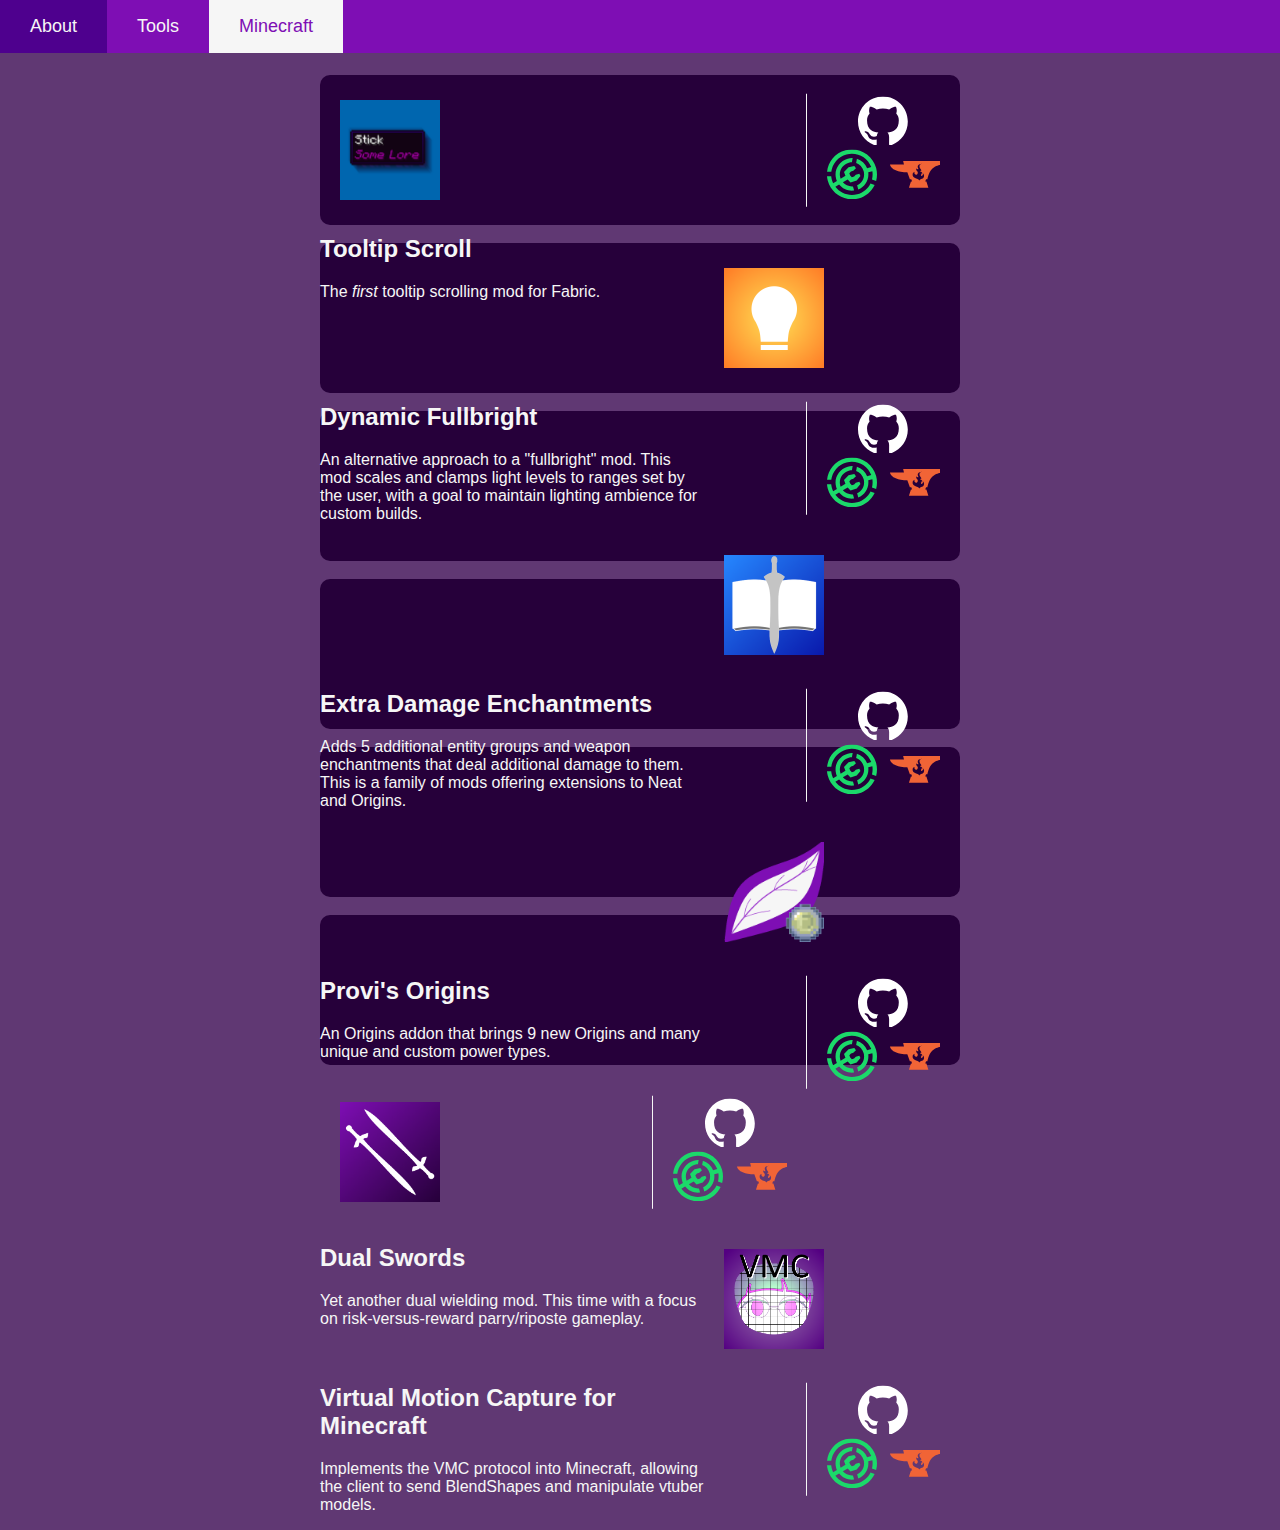
==== modding.html @ 216f8a31 "Initial commit." ====
<!DOCTYPE html>
<html>
    <head>
        <title>Provi</title>
        <link rel="stylesheet" href="stylesheets/styles.css">
        <link rel="icon" type="image/x-icon" href="assets/favicon.ico">
    </head>
    <body>
        <div class="toolbar">
            <a href="./index.html">About</a>
            <a href="./tools.html">Tools</a>
            <a class="activePage" href="./modding.html">Minecraft</a>
        </div>

        <div class="content">
            <div class="contentItem">
                <img src="assets/ModIcons/TooltipScroll.png" class="contentIcon">
                <div class="download">
                    <a href="https://github.com/Provismet/Tooltip-Scroll-Fabric"><img src="assets/github-mark-white.svg"></a>
                    <br>
                    <a href="https://modrinth.com/mod/tooltip-scroll"><img src="assets/modrinth.svg"></a>&nbsp;&nbsp;
                    <a href="https://www.curseforge.com/minecraft/mc-mods/tooltip-scroll-fabric"><img src="assets/curseforge.svg"></a>
                </div>
                <div class="vDiv"></div>
                <div class="contentText">
                    <h2>Tooltip Scroll</h2>
                    <p>The <em>first</em> tooltip scrolling mod for Fabric.</p>
                </div>
            </div>
            <br>
            <div class="contentItem">
                <img src="assets/ModIcons/DynamicFullbright.png" class="contentIcon">
                <div class="download">
                    <a href="https://github.com/Provismet/Dynamic-Fullbright"><img src="assets/github-mark-white.svg"></a>
                    <br>
                    <a href="https://modrinth.com/mod/dynamic-fullbright"><img src="assets/modrinth.svg"></a>&nbsp;&nbsp;
                    <a href="https://www.curseforge.com/minecraft/mc-mods/dynamic-fullbright"><img src="assets/curseforge.svg"></a>
                </div>
                <div class="vDiv"></div>
                <div class="contentText">
                    <h2>Dynamic Fullbright</h2>
                    <p>An alternative approach to a "fullbright" mod. This mod scales and clamps light levels to ranges set by the user, with a goal to maintain lighting ambience for custom builds.</p>
                </div>
            </div>
            <br>
            <div class="contentItem">
                <img src="assets/ModIcons/ExtraDE.png" class="contentIcon">
                <div class="download">
                    <a href="https://github.com/Provismet/Extra-Damage-Enchantments"><img src="assets/github-mark-white.svg"></a>
                    <br>
                    <a href="https://modrinth.com/mod/extra-damage-enchantments"><img src="assets/modrinth.svg"></a>&nbsp;&nbsp;
                    <a href="https://www.curseforge.com/minecraft/mc-mods/extra-damage-enchantments"><img src="assets/curseforge.svg"></a>
                </div>
                <div class="vDiv"></div>
                <div class="contentText">
                    <h2>Extra Damage Enchantments</h2>
                    <p>Adds 5 additional entity groups and weapon enchantments that deal additional damage to them. This is a family of mods offering extensions to Neat and Origins.</p>
                </div>
            </div>
            <br>
            <div class="contentItem">
                <img src="assets/ModIcons/ProviOrigins.png" class="contentIcon">
                <div class="download">
                    <a href="https://github.com/Provismet/Provi-Origins"><img src="assets/github-mark-white.svg"></a>
                    <br>
                    <a href="https://modrinth.com/mod/provis-origins"><img src="assets/modrinth.svg"></a>&nbsp;&nbsp;
                    <a href="https://www.curseforge.com/minecraft/mc-mods/provis-origins"><img src="assets/curseforge.svg"></a>
                </div>
                <div class="vDiv"></div>
                <div class="contentText">
                    <h2>Provi's Origins</h2>
                    <p>An Origins addon that brings 9 new Origins and many unique and custom power types.</p>
                </div>
            </div>
            <br>
            <div class="contentItem">
                <img src="assets/ModIcons/DualSwords.png" class="contentIcon">
                <div class="download">
                    <a href="https://github.com/Provismet/Dual-Swords"><img src="assets/github-mark-white.svg"></a>
                    <br>
                    <a href="https://modrinth.com/mod/dual-swords"><img src="assets/modrinth.svg"></a>&nbsp;&nbsp;
                    <a href="https://www.curseforge.com/minecraft/mc-mods/dual-swords"><img src="assets/curseforge.svg"></a>
                </div>
                <div class="vDiv"></div>
                <div class="contentText">
                    <h2>Dual Swords</h2>
                    <p>Yet another dual wielding mod. This time with a focus on risk-versus-reward parry/riposte gameplay.</p>
                </div>
            </div>
            <br>
            <div class="contentItem">
                <img src="assets/ModIcons/VMCMC.png" class="contentIcon">
                <div class="download">
                    <a href="https://github.com/Provismet/VMC-MC"><img src="assets/github-mark-white.svg"></a>
                    <br>
                    <a href="https://modrinth.com/mod/virtual-motion-capture-for-minecraft"><img src="assets/modrinth.svg"></a>&nbsp;&nbsp;
                    <a href="https://www.curseforge.com/minecraft/mc-mods/vmc-mc"><img src="assets/curseforge.svg"></a>
                </div>
                <div class="vDiv"></div>
                <div class="contentText">
                    <h2>Virtual Motion Capture for Minecraft</h2>
                    <p>Implements the VMC protocol into Minecraft, allowing the client to send BlendShapes and manipulate vtuber models.</p>
                </div>
            </div>
        </div>
    </body>
</html>
---- stylesheets/styles.css ----
.toolbar {
    text-align: center;
    width: 100%;
    background-color: #7E0EB4;
    overflow: hidden;
    position: fixed;
    top: 0;
    z-index: 1;
}

.toolbar a {
    float: left;
    font-size: large;
    font-family: 'Segoe UI', Tahoma, Geneva, Verdana, sans-serif;
    color: #F6F6F6;
    padding: 16px 30px;
    text-align: center;
    text-decoration: none;
}

.toolbar a:hover {
    background-color: #4E008E;
}

.toolbar a.activePage {
    background-color: #F6F6F6;
    color: #7E0EB4;
}

.avatar {
    border-radius: 50%;
    width: 200px;
}

.main {
    position: absolute;
    top: 50%; left: 50%;
    transform: translate(-50%, -80%);
    border-radius: 25px;
    padding: 25px 15px;
    width: 50vw;
    height: fit-content;
    margin: auto;
    font-family: 'Segoe UI', Tahoma, Geneva, Verdana, sans-serif;
    text-align: center;
    color: #F6F6F6;
    background-color: #26003A;
}

.main a {
    border-radius: 10px;
    padding: 10px 10px;
    background-color: #B565DB;
    text-decoration: none;
    text-align: center;
    color: #F6F6F6;
}

.main a:hover {
    background-color: #8335B5;
}

.content {
    padding: 25px 15px;
    width: 50vw;
    margin: auto;
    text-align: center;
    color: #F6F6F6;
    background-color: transparent;
    font-family: 'Segoe UI', Tahoma, Geneva, Verdana, sans-serif;
}

.contentItem {
    text-align: left;
    height: 150px;
    width: 100%;
    border-radius: 10px;
    background-color: #26003A;
}

.vDiv {
    height: 75%;
    width: 1px;
    float: right;
    background-color: #F6F6F6;
    position: relative;
    top: 50%;
    transform: translate(0, -50%);
}

.contentText {
    float: left;
    width: 60%;
}

.contentIcon {
    position: relative;
    top: 50%;
    transform: translate(0, -50%);
    width: 100px;
    padding: 20px;
    float: left;
}

.download {
    position: relative;
    padding: 20px;
    text-align: center;
    float: right;
    top: 50%;
    transform: translate(0, -50%);
}

.download img {
    width: 50px;
}

body {
    margin: 50px 0;
    padding: 0;
    background-color: #603873;
}
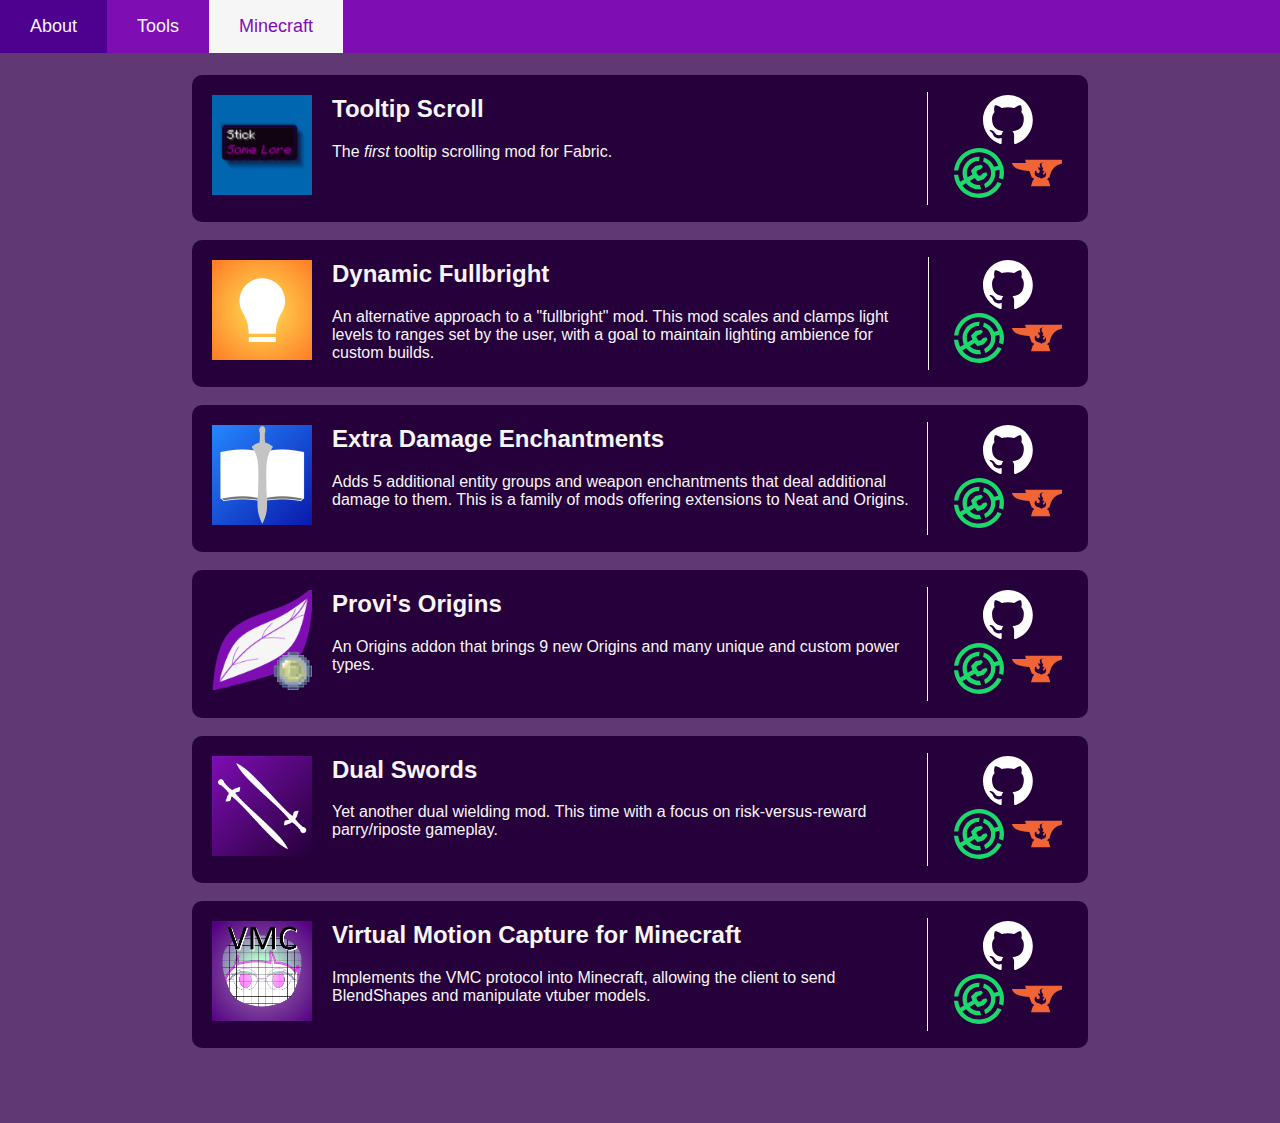
==== commit 66608bb9: "Try to make this look better on smaller screens." ====
--- a/modding.html
+++ b/modding.html
@@ -15,91 +15,91 @@
         <div class="content">
             <div class="contentItem">
                 <img src="assets/ModIcons/TooltipScroll.png" class="contentIcon">
-                <div class="download">
-                    <a href="https://github.com/Provismet/Tooltip-Scroll-Fabric"><img src="assets/github-mark-white.svg"></a>
-                    <br>
-                    <a href="https://modrinth.com/mod/tooltip-scroll"><img src="assets/modrinth.svg"></a>&nbsp;&nbsp;
-                    <a href="https://www.curseforge.com/minecraft/mc-mods/tooltip-scroll-fabric"><img src="assets/curseforge.svg"></a>
-                </div>
-                <div class="vDiv"></div>
                 <div class="contentText">
                     <h2>Tooltip Scroll</h2>
                     <p>The <em>first</em> tooltip scrolling mod for Fabric.</p>
+                </div>
+                <div class="vDiv"></div>
+                <div class="download">
+                    <a href="https://github.com/Provismet/Tooltip-Scroll-Fabric"><img src="assets/github-mark-white.svg"></a>
+                    <div class="rowBreak"></div>
+                    <a href="https://modrinth.com/mod/tooltip-scroll"><img src="assets/modrinth.svg"></a>&nbsp;&nbsp;
+                    <a href="https://www.curseforge.com/minecraft/mc-mods/tooltip-scroll-fabric"><img src="assets/curseforge.svg"></a>
                 </div>
             </div>
             <br>
             <div class="contentItem">
                 <img src="assets/ModIcons/DynamicFullbright.png" class="contentIcon">
-                <div class="download">
-                    <a href="https://github.com/Provismet/Dynamic-Fullbright"><img src="assets/github-mark-white.svg"></a>
-                    <br>
-                    <a href="https://modrinth.com/mod/dynamic-fullbright"><img src="assets/modrinth.svg"></a>&nbsp;&nbsp;
-                    <a href="https://www.curseforge.com/minecraft/mc-mods/dynamic-fullbright"><img src="assets/curseforge.svg"></a>
-                </div>
-                <div class="vDiv"></div>
                 <div class="contentText">
                     <h2>Dynamic Fullbright</h2>
                     <p>An alternative approach to a "fullbright" mod. This mod scales and clamps light levels to ranges set by the user, with a goal to maintain lighting ambience for custom builds.</p>
+                </div>
+                <div class="vDiv"></div>
+                <div class="download">
+                    <a href="https://github.com/Provismet/Dynamic-Fullbright"><img src="assets/github-mark-white.svg"></a>
+                    <div class="rowBreak"></div>
+                    <a href="https://modrinth.com/mod/dynamic-fullbright"><img src="assets/modrinth.svg"></a>&nbsp;&nbsp;
+                    <a href="https://www.curseforge.com/minecraft/mc-mods/dynamic-fullbright"><img src="assets/curseforge.svg"></a>
                 </div>
             </div>
             <br>
             <div class="contentItem">
                 <img src="assets/ModIcons/ExtraDE.png" class="contentIcon">
-                <div class="download">
-                    <a href="https://github.com/Provismet/Extra-Damage-Enchantments"><img src="assets/github-mark-white.svg"></a>
-                    <br>
-                    <a href="https://modrinth.com/mod/extra-damage-enchantments"><img src="assets/modrinth.svg"></a>&nbsp;&nbsp;
-                    <a href="https://www.curseforge.com/minecraft/mc-mods/extra-damage-enchantments"><img src="assets/curseforge.svg"></a>
-                </div>
-                <div class="vDiv"></div>
                 <div class="contentText">
                     <h2>Extra Damage Enchantments</h2>
                     <p>Adds 5 additional entity groups and weapon enchantments that deal additional damage to them. This is a family of mods offering extensions to Neat and Origins.</p>
+                </div>
+                <div class="vDiv"></div>
+                <div class="download">
+                    <a href="https://github.com/Provismet/Extra-Damage-Enchantments"><img src="assets/github-mark-white.svg"></a>
+                    <div class="rowBreak"></div>
+                    <a href="https://modrinth.com/mod/extra-damage-enchantments"><img src="assets/modrinth.svg"></a>&nbsp;&nbsp;
+                    <a href="https://www.curseforge.com/minecraft/mc-mods/extra-damage-enchantments"><img src="assets/curseforge.svg"></a>
                 </div>
             </div>
             <br>
             <div class="contentItem">
                 <img src="assets/ModIcons/ProviOrigins.png" class="contentIcon">
-                <div class="download">
-                    <a href="https://github.com/Provismet/Provi-Origins"><img src="assets/github-mark-white.svg"></a>
-                    <br>
-                    <a href="https://modrinth.com/mod/provis-origins"><img src="assets/modrinth.svg"></a>&nbsp;&nbsp;
-                    <a href="https://www.curseforge.com/minecraft/mc-mods/provis-origins"><img src="assets/curseforge.svg"></a>
-                </div>
-                <div class="vDiv"></div>
                 <div class="contentText">
                     <h2>Provi's Origins</h2>
                     <p>An Origins addon that brings 9 new Origins and many unique and custom power types.</p>
+                </div>
+                <div class="vDiv"></div>
+                <div class="download">
+                    <a href="https://github.com/Provismet/Provi-Origins"><img src="assets/github-mark-white.svg"></a>
+                    <div class="rowBreak"></div>
+                    <a href="https://modrinth.com/mod/provis-origins"><img src="assets/modrinth.svg"></a>&nbsp;&nbsp;
+                    <a href="https://www.curseforge.com/minecraft/mc-mods/provis-origins"><img src="assets/curseforge.svg"></a>
                 </div>
             </div>
             <br>
             <div class="contentItem">
                 <img src="assets/ModIcons/DualSwords.png" class="contentIcon">
-                <div class="download">
-                    <a href="https://github.com/Provismet/Dual-Swords"><img src="assets/github-mark-white.svg"></a>
-                    <br>
-                    <a href="https://modrinth.com/mod/dual-swords"><img src="assets/modrinth.svg"></a>&nbsp;&nbsp;
-                    <a href="https://www.curseforge.com/minecraft/mc-mods/dual-swords"><img src="assets/curseforge.svg"></a>
-                </div>
-                <div class="vDiv"></div>
                 <div class="contentText">
                     <h2>Dual Swords</h2>
                     <p>Yet another dual wielding mod. This time with a focus on risk-versus-reward parry/riposte gameplay.</p>
+                </div>
+                <div class="vDiv"></div>
+                <div class="download">
+                    <a href="https://github.com/Provismet/Dual-Swords"><img src="assets/github-mark-white.svg"></a>
+                    <div class="rowBreak"></div>
+                    <a href="https://modrinth.com/mod/dual-swords"><img src="assets/modrinth.svg"></a>&nbsp;&nbsp;
+                    <a href="https://www.curseforge.com/minecraft/mc-mods/dual-swords"><img src="assets/curseforge.svg"></a>
                 </div>
             </div>
             <br>
             <div class="contentItem">
                 <img src="assets/ModIcons/VMCMC.png" class="contentIcon">
-                <div class="download">
-                    <a href="https://github.com/Provismet/VMC-MC"><img src="assets/github-mark-white.svg"></a>
-                    <br>
-                    <a href="https://modrinth.com/mod/virtual-motion-capture-for-minecraft"><img src="assets/modrinth.svg"></a>&nbsp;&nbsp;
-                    <a href="https://www.curseforge.com/minecraft/mc-mods/vmc-mc"><img src="assets/curseforge.svg"></a>
-                </div>
-                <div class="vDiv"></div>
                 <div class="contentText">
                     <h2>Virtual Motion Capture for Minecraft</h2>
                     <p>Implements the VMC protocol into Minecraft, allowing the client to send BlendShapes and manipulate vtuber models.</p>
+                </div>
+                <div class="vDiv"></div>
+                <div class="download">
+                    <a href="https://github.com/Provismet/VMC-MC"><img src="assets/github-mark-white.svg"></a>
+                    <div class="rowBreak"></div>
+                    <a href="https://modrinth.com/mod/virtual-motion-capture-for-minecraft"><img src="assets/modrinth.svg"></a>&nbsp;&nbsp;
+                    <a href="https://www.curseforge.com/minecraft/mc-mods/vmc-mc"><img src="assets/curseforge.svg"></a>
                 </div>
             </div>
         </div>
--- a/stylesheets/styles.css
+++ b/stylesheets/styles.css
@@ -6,6 +6,7 @@
     position: fixed;
     top: 0;
     z-index: 1;
+    max-height: 10vh;
 }
 
 .toolbar a {
@@ -16,6 +17,7 @@
     padding: 16px 30px;
     text-align: center;
     text-decoration: none;
+    max-height: 10vh;
 }
 
 .toolbar a:hover {
@@ -33,16 +35,9 @@
 }
 
 .main {
-    position: absolute;
-    top: 50%; left: 50%;
-    transform: translate(-50%, -80%);
     border-radius: 25px;
-    padding: 25px 15px;
-    width: 50vw;
     height: fit-content;
-    margin: auto;
     font-family: 'Segoe UI', Tahoma, Geneva, Verdana, sans-serif;
-    text-align: center;
     color: #F6F6F6;
     background-color: #26003A;
 }
@@ -62,7 +57,7 @@
 
 .content {
     padding: 25px 15px;
-    width: 50vw;
+    width: 70vw;
     margin: auto;
     text-align: center;
     color: #F6F6F6;
@@ -72,43 +67,50 @@
 
 .contentItem {
     text-align: left;
-    height: 150px;
     width: 100%;
     border-radius: 10px;
     background-color: #26003A;
+    display: flex;
 }
 
 .vDiv {
-    height: 75%;
+    margin-top: 17px;
+    margin-bottom: 17px;
     width: 1px;
-    float: right;
     background-color: #F6F6F6;
-    position: relative;
-    top: 50%;
-    transform: translate(0, -50%);
 }
 
 .contentText {
-    float: left;
-    width: 60%;
+    flex-grow: 1;
 }
 
 .contentIcon {
-    position: relative;
-    top: 50%;
-    transform: translate(0, -50%);
     width: 100px;
+    height: 100px;
     padding: 20px;
-    float: left;
 }
 
 .download {
-    position: relative;
+    display: flex;
     padding: 20px;
     text-align: center;
-    float: right;
-    top: 50%;
-    transform: translate(0, -50%);
+    justify-content: center;
+    align-items: center;
+    flex-flow: row;
+    flex-wrap: wrap;
+    max-width: 120px;
+    min-width: 120px;
+    width: 120px;
+}
+
+.rowBreak {
+    height: 0;
+    flex-basis: 100%;
+}
+
+.githubDownload {
+    flex-basis: 100%;
+    height: 0;
 }
 
 .download img {
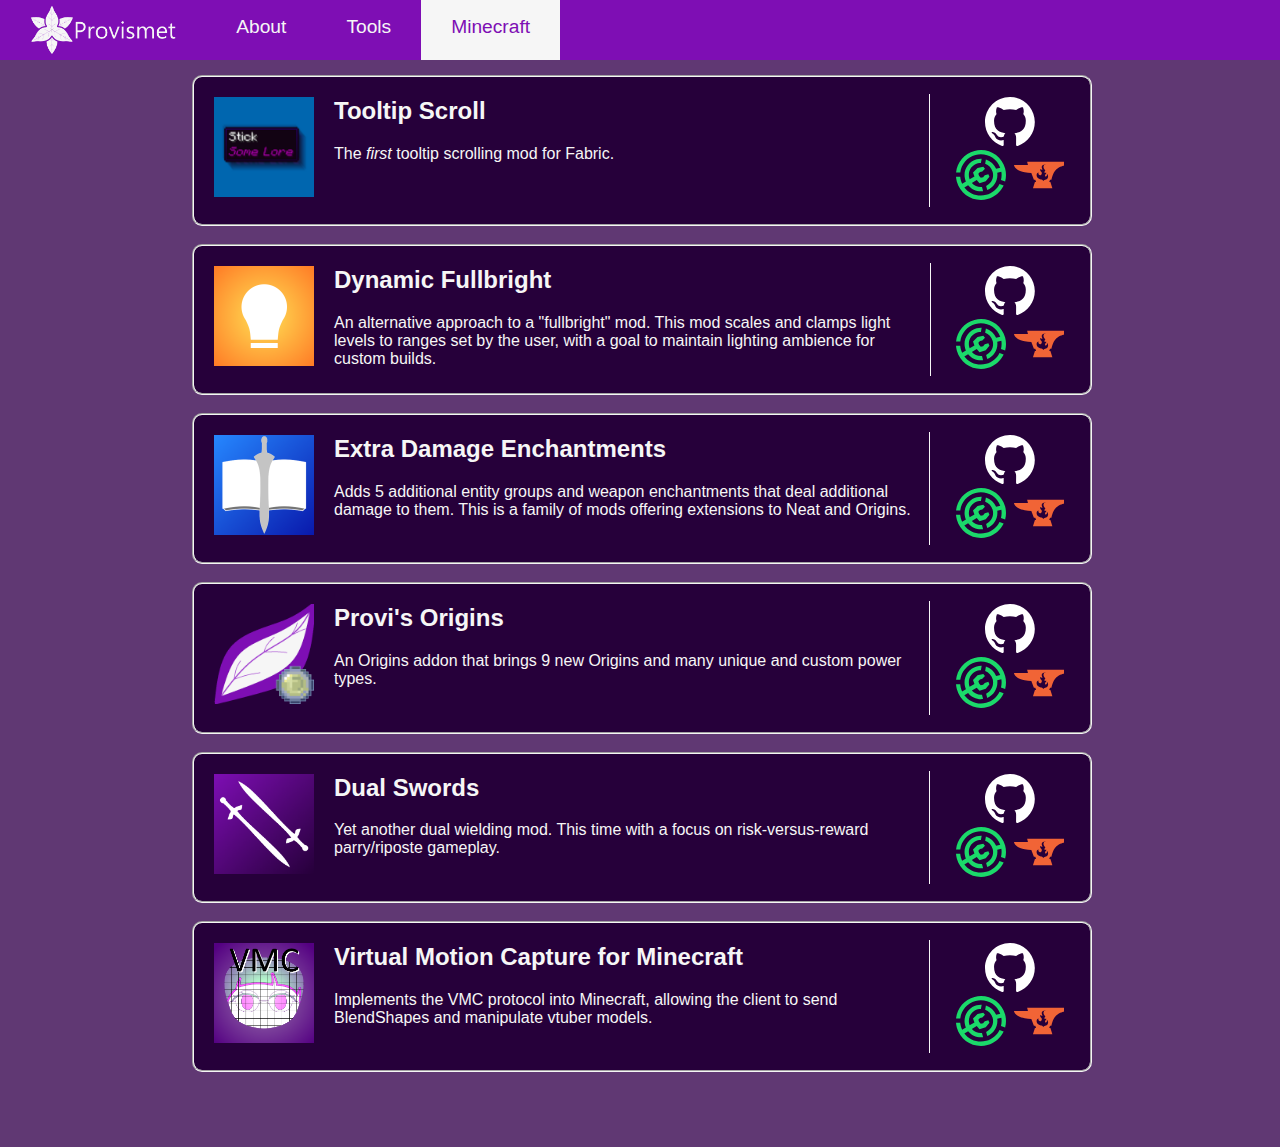
==== commit 6a0de24d: "Add logo and adjust links." ====
--- a/modding.html
+++ b/modding.html
@@ -7,6 +7,7 @@
     </head>
     <body>
         <div class="toolbar">
+            <img src="assets/logo.png">
             <a href="./index.html">About</a>
             <a href="./tools.html">Tools</a>
             <a class="activePage" href="./modding.html">Minecraft</a>
--- a/stylesheets/styles.css
+++ b/stylesheets/styles.css
@@ -6,18 +6,27 @@
     position: fixed;
     top: 0;
     z-index: 1;
+    height: fit-content;
     max-height: 10vh;
+}
+
+.toolbar img {
+    float: left;
+    height: 50px;
+    padding: 5px 30px;
+    object-fit: contain;
 }
 
 .toolbar a {
     float: left;
-    font-size: large;
+    font-size: larger;
     font-family: 'Segoe UI', Tahoma, Geneva, Verdana, sans-serif;
     color: #F6F6F6;
     padding: 16px 30px;
     text-align: center;
     text-decoration: none;
     max-height: 10vh;
+    height: 28px;
 }
 
 .toolbar a:hover {
@@ -35,24 +44,35 @@
 }
 
 .main {
-    border-radius: 25px;
+    border-radius: 10px;
     height: fit-content;
     font-family: 'Segoe UI', Tahoma, Geneva, Verdana, sans-serif;
     color: #F6F6F6;
     background-color: #26003A;
+    border-width: 2px;
+    border-style: groove;
+    border-color: #F6F6F6;
 }
 
 .main a {
+    font-size: larger;
+    border-width: 2px;
+    border-style: groove;
+    border-color: #F6F6F6;
     border-radius: 10px;
-    padding: 10px 10px;
-    background-color: #B565DB;
+    padding: 10px;
+    background-color: #8335B5;
     text-decoration: none;
     text-align: center;
     color: #F6F6F6;
 }
 
 .main a:hover {
-    background-color: #8335B5;
+    background-color: #4E008E;
+}
+
+.links {
+    padding-bottom: 30px;
 }
 
 .content {
@@ -71,6 +91,9 @@
     border-radius: 10px;
     background-color: #26003A;
     display: flex;
+    border-width: 2px;
+    border-style: groove;
+    border-color: #F6F6F6;
 }
 
 .vDiv {
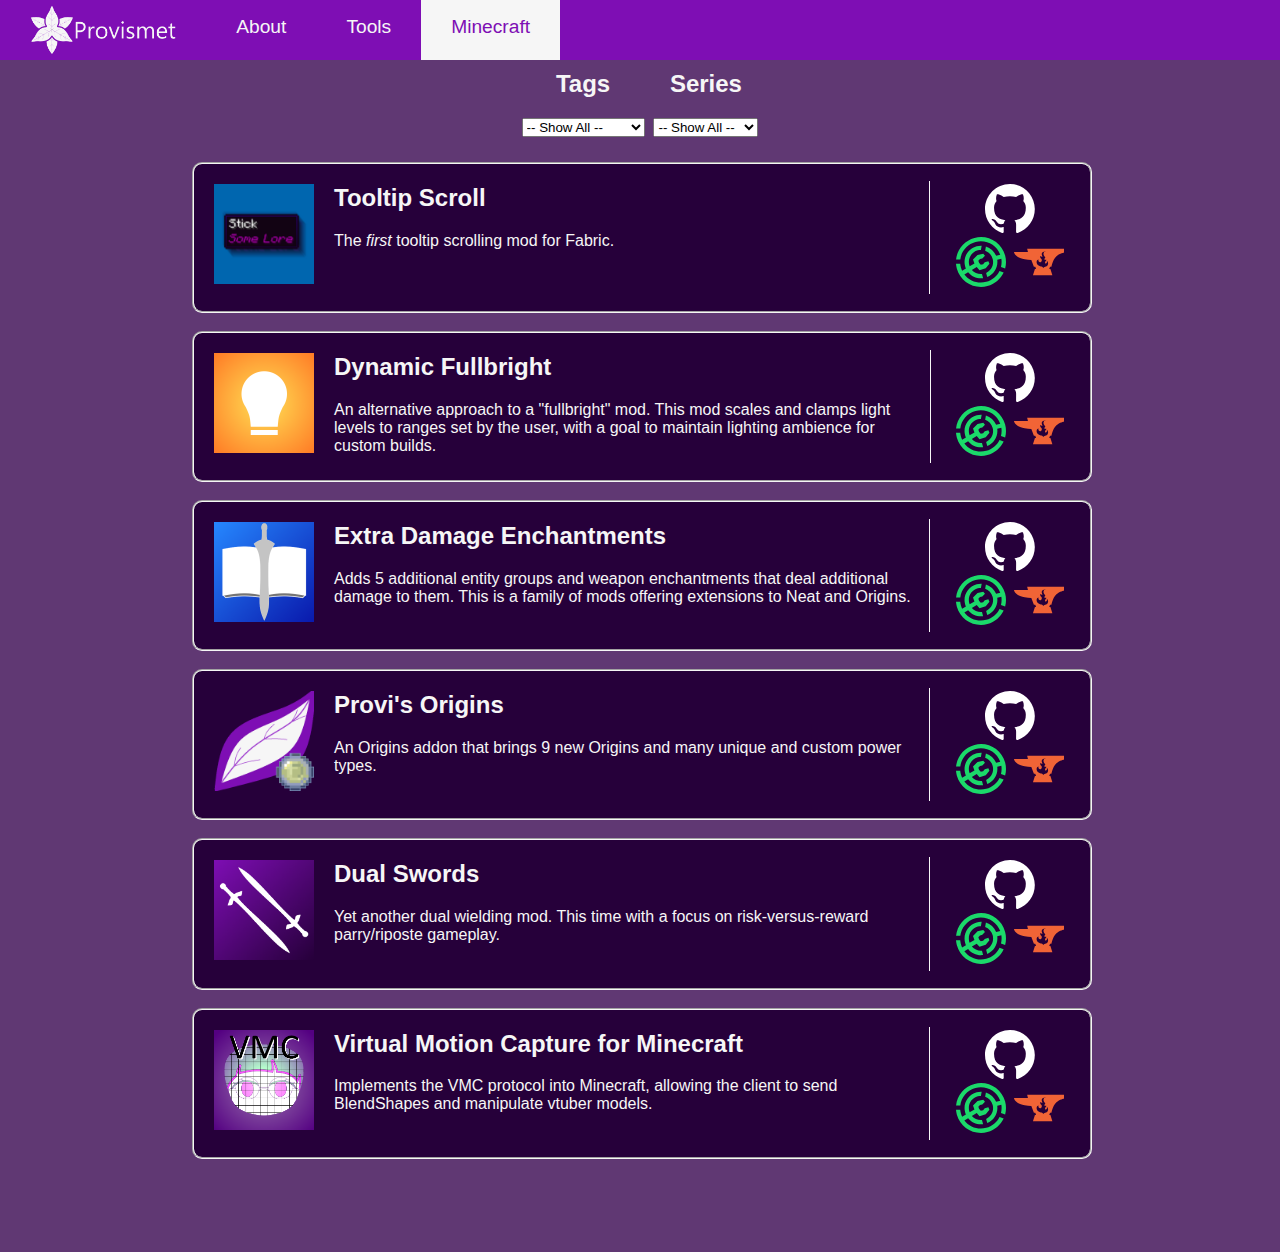
==== commit de9eb279: "Add filter system to mods page." ====
--- a/modding.html
+++ b/modding.html
@@ -4,105 +4,34 @@
         <title>Provi</title>
         <link rel="stylesheet" href="stylesheets/styles.css">
         <link rel="icon" type="image/x-icon" href="assets/favicon.ico">
+        <script src="scripts/modding.js"></script>
     </head>
-    <body>
+    <body onload="onLoad()">
         <div class="toolbar">
             <img src="assets/logo.png">
-            <a href="./index.html">About</a>
-            <a href="./tools.html">Tools</a>
-            <a class="activePage" href="./modding.html">Minecraft</a>
+            <a href="./">About</a>
+            <a href="./tools">Tools</a>
+            <a class="activePage" href="./modding">Minecraft</a>
         </div>
 
-        <div class="content">
-            <div class="contentItem">
-                <img src="assets/ModIcons/TooltipScroll.png" class="contentIcon">
-                <div class="contentText">
-                    <h2>Tooltip Scroll</h2>
-                    <p>The <em>first</em> tooltip scrolling mod for Fabric.</p>
-                </div>
-                <div class="vDiv"></div>
-                <div class="download">
-                    <a href="https://github.com/Provismet/Tooltip-Scroll-Fabric"><img src="assets/github-mark-white.svg"></a>
-                    <div class="rowBreak"></div>
-                    <a href="https://modrinth.com/mod/tooltip-scroll"><img src="assets/modrinth.svg"></a>&nbsp;&nbsp;
-                    <a href="https://www.curseforge.com/minecraft/mc-mods/tooltip-scroll-fabric"><img src="assets/curseforge.svg"></a>
-                </div>
+        <div id="filter">
+            <div class="modSelection">
+                <h2>Tags</h2>
+                <select id="tagSelect", onchange="renderList()">
+                    <option value="null">-- Show All --</option>
+                </select>
             </div>
-            <br>
-            <div class="contentItem">
-                <img src="assets/ModIcons/DynamicFullbright.png" class="contentIcon">
-                <div class="contentText">
-                    <h2>Dynamic Fullbright</h2>
-                    <p>An alternative approach to a "fullbright" mod. This mod scales and clamps light levels to ranges set by the user, with a goal to maintain lighting ambience for custom builds.</p>
-                </div>
-                <div class="vDiv"></div>
-                <div class="download">
-                    <a href="https://github.com/Provismet/Dynamic-Fullbright"><img src="assets/github-mark-white.svg"></a>
-                    <div class="rowBreak"></div>
-                    <a href="https://modrinth.com/mod/dynamic-fullbright"><img src="assets/modrinth.svg"></a>&nbsp;&nbsp;
-                    <a href="https://www.curseforge.com/minecraft/mc-mods/dynamic-fullbright"><img src="assets/curseforge.svg"></a>
-                </div>
+            &nbsp;&nbsp;
+            <div class="modSelection">
+                <h2>Series</h2>
+                <select id="seriesSelect", onchange="renderList()">
+                    <option value="null">-- Show All --</option>
+                </select>
             </div>
-            <br>
-            <div class="contentItem">
-                <img src="assets/ModIcons/ExtraDE.png" class="contentIcon">
-                <div class="contentText">
-                    <h2>Extra Damage Enchantments</h2>
-                    <p>Adds 5 additional entity groups and weapon enchantments that deal additional damage to them. This is a family of mods offering extensions to Neat and Origins.</p>
-                </div>
-                <div class="vDiv"></div>
-                <div class="download">
-                    <a href="https://github.com/Provismet/Extra-Damage-Enchantments"><img src="assets/github-mark-white.svg"></a>
-                    <div class="rowBreak"></div>
-                    <a href="https://modrinth.com/mod/extra-damage-enchantments"><img src="assets/modrinth.svg"></a>&nbsp;&nbsp;
-                    <a href="https://www.curseforge.com/minecraft/mc-mods/extra-damage-enchantments"><img src="assets/curseforge.svg"></a>
-                </div>
-            </div>
-            <br>
-            <div class="contentItem">
-                <img src="assets/ModIcons/ProviOrigins.png" class="contentIcon">
-                <div class="contentText">
-                    <h2>Provi's Origins</h2>
-                    <p>An Origins addon that brings 9 new Origins and many unique and custom power types.</p>
-                </div>
-                <div class="vDiv"></div>
-                <div class="download">
-                    <a href="https://github.com/Provismet/Provi-Origins"><img src="assets/github-mark-white.svg"></a>
-                    <div class="rowBreak"></div>
-                    <a href="https://modrinth.com/mod/provis-origins"><img src="assets/modrinth.svg"></a>&nbsp;&nbsp;
-                    <a href="https://www.curseforge.com/minecraft/mc-mods/provis-origins"><img src="assets/curseforge.svg"></a>
-                </div>
-            </div>
-            <br>
-            <div class="contentItem">
-                <img src="assets/ModIcons/DualSwords.png" class="contentIcon">
-                <div class="contentText">
-                    <h2>Dual Swords</h2>
-                    <p>Yet another dual wielding mod. This time with a focus on risk-versus-reward parry/riposte gameplay.</p>
-                </div>
-                <div class="vDiv"></div>
-                <div class="download">
-                    <a href="https://github.com/Provismet/Dual-Swords"><img src="assets/github-mark-white.svg"></a>
-                    <div class="rowBreak"></div>
-                    <a href="https://modrinth.com/mod/dual-swords"><img src="assets/modrinth.svg"></a>&nbsp;&nbsp;
-                    <a href="https://www.curseforge.com/minecraft/mc-mods/dual-swords"><img src="assets/curseforge.svg"></a>
-                </div>
-            </div>
-            <br>
-            <div class="contentItem">
-                <img src="assets/ModIcons/VMCMC.png" class="contentIcon">
-                <div class="contentText">
-                    <h2>Virtual Motion Capture for Minecraft</h2>
-                    <p>Implements the VMC protocol into Minecraft, allowing the client to send BlendShapes and manipulate vtuber models.</p>
-                </div>
-                <div class="vDiv"></div>
-                <div class="download">
-                    <a href="https://github.com/Provismet/VMC-MC"><img src="assets/github-mark-white.svg"></a>
-                    <div class="rowBreak"></div>
-                    <a href="https://modrinth.com/mod/virtual-motion-capture-for-minecraft"><img src="assets/modrinth.svg"></a>&nbsp;&nbsp;
-                    <a href="https://www.curseforge.com/minecraft/mc-mods/vmc-mc"><img src="assets/curseforge.svg"></a>
-                </div>
-            </div>
+        </div>
+
+        <div class="content", id="contentList">
+            <!-- This is filled via JavaScript. -->
         </div>
     </body>
 </html>--- a/stylesheets/styles.css
+++ b/stylesheets/styles.css
@@ -36,6 +36,15 @@
 .toolbar a.activePage {
     background-color: #F6F6F6;
     color: #7E0EB4;
+}
+
+#filter {
+    font-family: 'Segoe UI', Tahoma, Geneva, Verdana, sans-serif;
+    color: #F6F6F6;
+    text-align: center;
+    align-items: center;
+    justify-content: center;
+    display: flex;
 }
 
 .avatar {
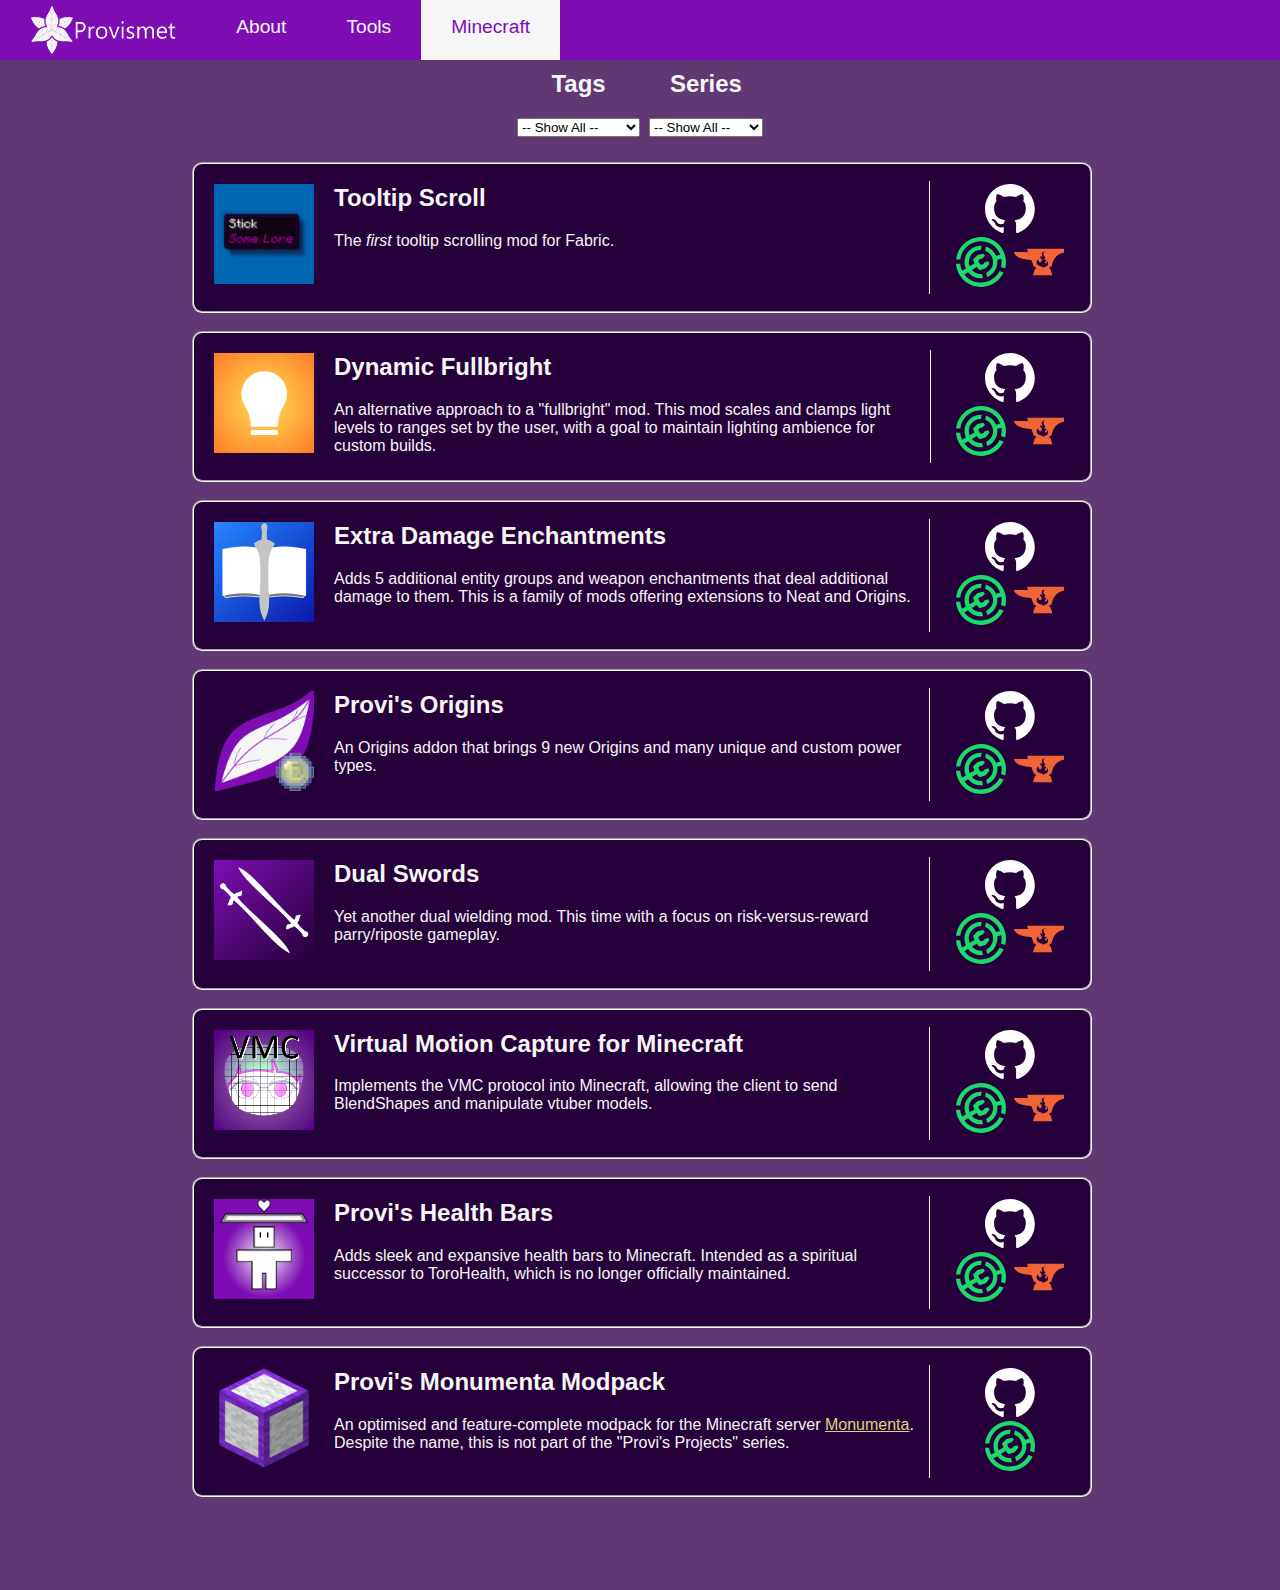
==== commit bd33ba7b: "Use URL queries." ====
--- a/modding.html
+++ b/modding.html
@@ -17,14 +17,14 @@
         <div id="filter">
             <div class="modSelection">
                 <h2>Tags</h2>
-                <select id="tagSelect", onchange="renderList()">
+                <select id="tagSelect", onchange="setURL()">
                     <option value="null">-- Show All --</option>
                 </select>
             </div>
             &nbsp;&nbsp;
             <div class="modSelection">
                 <h2>Series</h2>
-                <select id="seriesSelect", onchange="renderList()">
+                <select id="seriesSelect", onchange="setURL()">
                     <option value="null">-- Show All --</option>
                 </select>
             </div>
--- a/stylesheets/styles.css
+++ b/stylesheets/styles.css
@@ -63,7 +63,15 @@
     border-color: #F6F6F6;
 }
 
-.main a {
+.main p {
+    font-size: large;
+}
+
+.links {
+    padding-bottom: 30px;
+}
+
+.links a {
     font-size: larger;
     border-width: 2px;
     border-style: groove;
@@ -76,12 +84,8 @@
     color: #F6F6F6;
 }
 
-.main a:hover {
+.links a:hover {
     background-color: #4E008E;
-}
-
-.links {
-    padding-bottom: 30px;
 }
 
 .content {
@@ -114,6 +118,18 @@
 
 .contentText {
     flex-grow: 1;
+}
+
+.contentText a:link {
+    color: #d8d67d;
+}
+
+.contentText a:hover {
+    color: #fffb25;
+}
+
+.contentText a:visited {
+    color: #A28BB2;
 }
 
 .contentIcon {
@@ -149,6 +165,15 @@
     width: 50px;
 }
 
+.seriesDesc {
+    width: 75%;
+    margin: auto;
+}
+
+.seriesDesc p {
+    font-size: large;
+}
+
 body {
     margin: 50px 0;
     padding: 0;
